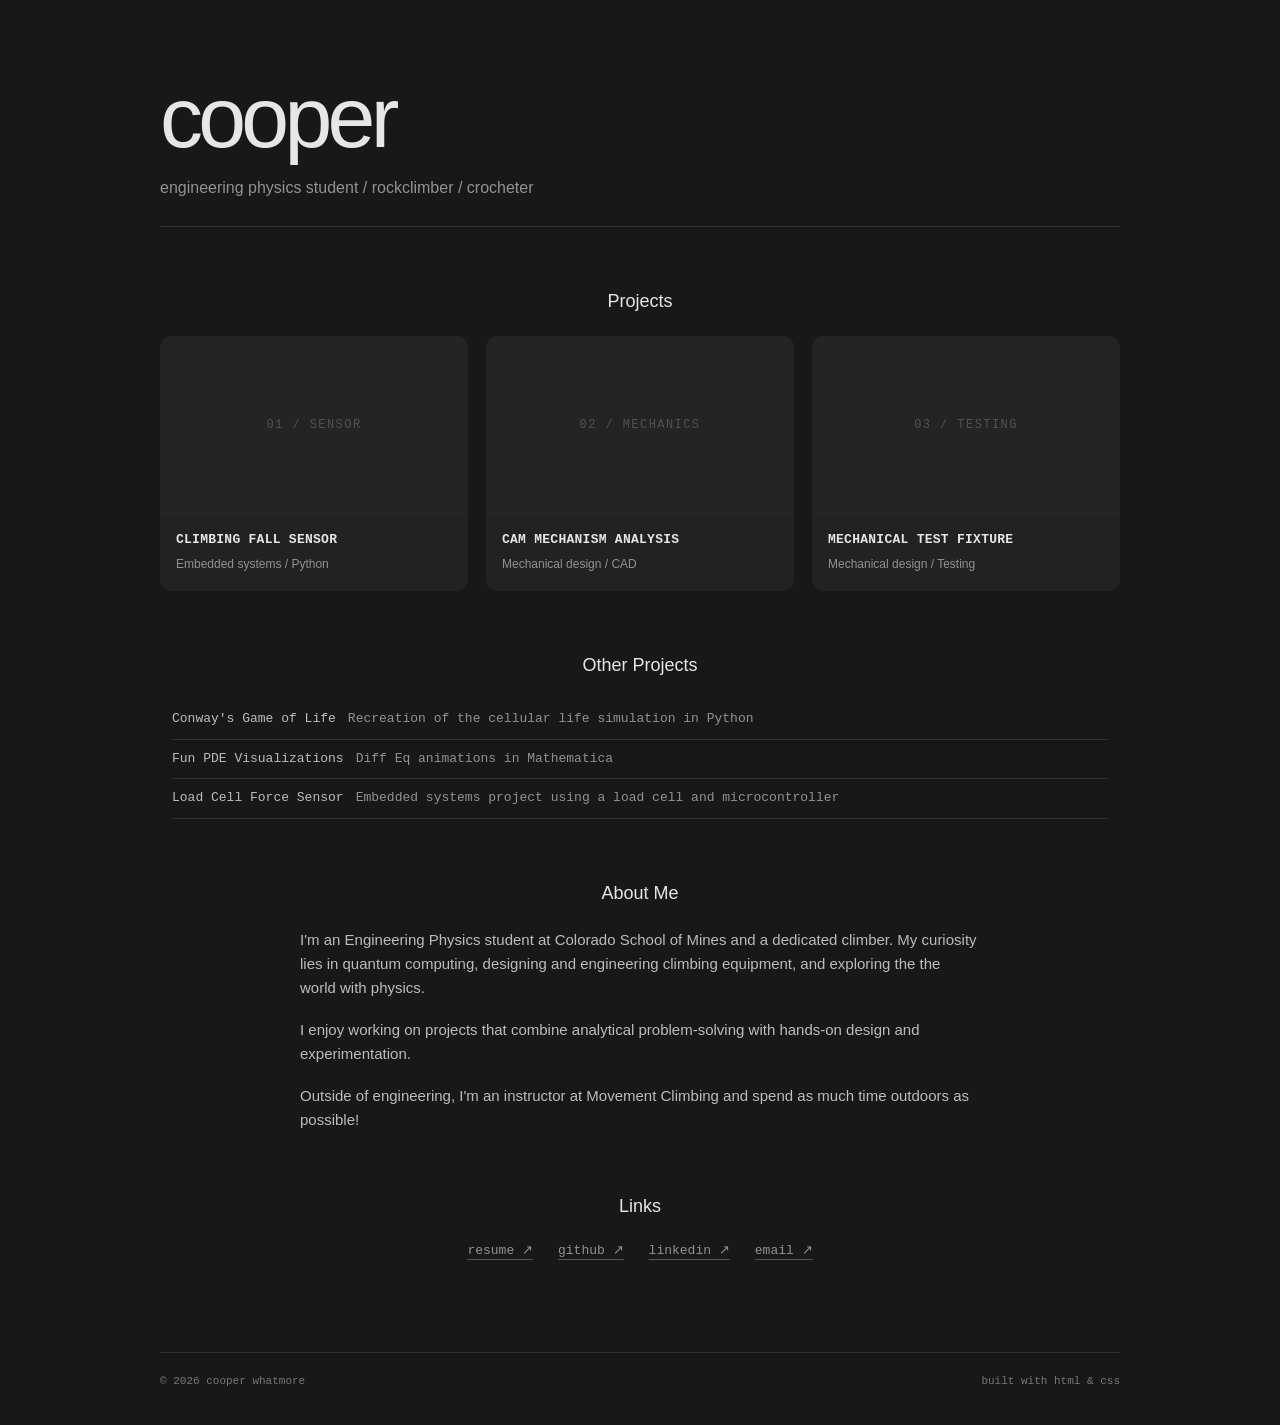
==== index.html @ d1f705e0 "design and content changes" ====
<!DOCTYPE html>
<html lang="en">

<head>
  <meta charset="UTF-8">
  <meta name="viewport" content="width=device-width, initial-scale=1.0">
  <meta name="description" content="Cooper Whatmore's engineering portfolio.">
  <title>cooper whatmore</title>
  <link rel="stylesheet" href="style.css">
</head>

<body>

  <main class="container">

    <!-- INTRODUCTION -->

    <header id="home">
      <h1>cooper 
      </h1>
      <p class="subtitle">
        engineering physics student / rockclimber / crocheter
      </p>
    </header>

    <hr>

    <!-- PROJECTS -->

    <section id="projects">
      <h2>Projects</h2>

      <div class="project-grid">

        <a class="project-card" href="projects/fall-sensor.html">
          <div class="project-image">
            <img
              src="assets/fall-sensor.jpg"
              alt="Climbing fall sensor project"
              onerror="this.style.display='none'"
            >
            <span class="project-placeholder">01 / SENSOR</span>
          </div>
          <div class="project-info">
            <h3>CLIMBING FALL SENSOR</h3>
            <p>Embedded systems / Python</p>
          </div>
        </a>

        <a class="project-card" href="projects/cam-analysis.html">
          <div class="project-image">
            <img
              src="assets/cam-analysis.jpg"
              alt="Climbing cam mechanism"
              onerror="this.style.display='none'"
            >
            <span class="project-placeholder">02 / MECHANICS</span>
          </div>
          <div class="project-info">
            <h3>CAM MECHANISM ANALYSIS</h3>
            <p>Mechanical design / CAD</p>
          </div>
        </a>

        <a class="project-card" href="projects/test-fixture.html">
          <div class="project-image">
            <img
              src="assets/test-fixture.jpg"
              alt="Mechanical testing fixture"
              onerror="this.style.display='none'"
            >
            <span class="project-placeholder">03 / TESTING</span>
          </div>
          <div class="project-info">
            <h3>MECHANICAL TEST FIXTURE</h3>
            <p>Mechanical design / Testing</p>
          </div>
        </a>

      </div>
    </section>

    <!-- SMALL PROJECTS -->

    <section id="other-projects">
      <h2>Other Projects</h2>

      <div class="project-links">

        <div class="project-link">
          <span class="project-name">Conway's Game of Life</span>
          <span class="project-description">
            Recreation of the cellular life simulation in Python
          </span>
        </div>

        <div class="project-link">
          <span class="project-name">Fun PDE Visualizations</span>
          <span class="project-description">
            Diff Eq animations in Mathematica
          </span>
        </div>

        <div class="project-link">
          <span class="project-name">Load Cell Force Sensor</span>
          <span class="project-description">
            Embedded systems project using a load cell and microcontroller
          </span>
        </div>

      </div>
    </section>

    <!-- ABOUT -->

    <section id="about">
      <h2>About Me</h2>

      <div class="about-text">
        <p>
          I'm an Engineering Physics student at Colorado School
          of Mines and a dedicated climber. My curiosity lies in quantum computing, 
          designing and engineering climbing equipment, and exploring the the world with 
          physics.

        </p>

        <p>
          I enjoy working on projects that combine analytical
          problem-solving with hands-on design and experimentation.       
        </p>

        <p>
          Outside of engineering, I'm an instructor at Movement Climbing and spend
          as much time outdoors as possible!
        </p>
      </div>
    </section>

    <!-- RESUME AND CONTACT -->

    <section id="contact">
      <h2>Links</h2>

      <div class="links">
        <a href="assets/CWresume26.pdf" target="_blank" rel="noopener">
          resume ↗
        </a>

        <a href="https://github.com/" target="_blank" rel="noopener">
          github ↗
        </a>

        <a
          href="https://www.linkedin.com/in/cjwhatmore-2675b8348/"
          target="_blank"
          rel="noopener"
        >
          linkedin ↗
        </a>

        <a href="mailto:cjwhatmore@mines.edu">
          email ↗
        </a>
      </div>
    </section>

    <footer>
      <span>© 2026 cooper whatmore</span>
      <span>built with html & css</span>
    </footer>

  </main>

</body>
</html>
---- style.css ----
/* ------------------------------
   GLOBAL
------------------------------ */

:root {
  --background: #181818;
  --card: #222222;
  --text: #e6e6e6;
  --muted: #929292;
  --border: #333333;
  --accent: #b7b7b7;
}

* {
  box-sizing: border-box;
}

html {
  scroll-behavior: smooth;
}

body {
  margin: 0;
  background: var(--background);
  color: var(--text);

  font-family: Arial, Helvetica, sans-serif;
  font-size: 15px;
  line-height: 1.6;
}

a {
  color: inherit;
  text-decoration: none;
}

a:hover {
  color: white;
}

.container {
  width: min(100% - 40px, 960px);
  margin: 0 auto;
}

/* ------------------------------
   HEADER
------------------------------ */

header {
  padding: 70px 0 26px;
}

h1 {
  font-size: clamp(48px, 8vw, 86px);
  font-weight: 400;
  letter-spacing: -0.055em;
  line-height: 1.1;

  margin: 0;
}

.subtitle {
  color: var(--muted);
  font-size: 16px;
  margin: 10px 0 0;
}

hr {
  border: none;
  border-top: 1px solid var(--border);
  margin: 0;
}

/* ------------------------------
   SECTIONS
------------------------------ */

section {
  margin-top: 60px;
}

h2 {
  font-size: 18px;
  font-weight: 400;
  text-align: center;
  margin: 0 0 20px;
}

/* ------------------------------
   PROJECT CARDS
------------------------------ */

.project-grid {
  display: grid;
  grid-template-columns: repeat(3, minmax(0, 1fr));
  gap: 18px;
}

.project-card {
  display: block;
  min-width: 0;
  border-radius: 12px;
  overflow: hidden;
  background: var(--card);

  transition: background 0.2s ease;
}

.project-card:hover {
  background: #303030;
}

.project-image {
  position: relative;
  height: 180px;
  background: #242424;
  overflow: hidden;

  display: flex;
  align-items: center;
  justify-content: center;
}

.project-image img {
  position: absolute;
  inset: 0;
  width: 100%;
  height: 100%;
  object-fit: cover;
  z-index: 1;
}

.project-placeholder {
  color: #525252;
  font-family: monospace;
  font-size: 12px;
  letter-spacing: 0.12em;
}

.project-info {
  padding: 14px 16px 17px;
}

.project-info h3 {
  font-family: monospace;
  font-size: 13px;
  font-weight: 600;
  letter-spacing: 0.02em;

  margin: 0 0 4px;
}

.project-info p {
  color: var(--muted);
  font-size: 12px;
  margin: 0;
}

/* ------------------------------
   OTHER PROJECTS
------------------------------ */

.project-links {
  margin: 0 12px;
}

.project-link {
  display: flex;
  align-items: baseline;
  gap: 12px;

  padding: 9px 0;
  border-bottom: 1px solid var(--border);

  font-family: monospace;
  font-size: 13px;
}

.project-name {
  color: #bcbcbc;
  white-space: nowrap;
}

.project-description {
  color: var(--muted);
}

/* ------------------------------
   ABOUT
------------------------------ */

.about-text {
  max-width: 680px;
  margin: 0 auto;
}

.about-text p {
  color: #bcbcbc;
  margin: 0 0 18px;
}

/* ------------------------------
   CONTACT
------------------------------ */

.links {
  display: flex;
  justify-content: center;
  flex-wrap: wrap;
  gap: 25px;

  font-family: monospace;
  font-size: 13px;
}

.links a {
  color: var(--muted);
  text-decoration: underline;
  text-decoration-color: #555;
  text-underline-offset: 5px;
}

.links a:hover {
  color: white;
}

/* ------------------------------
   FOOTER
------------------------------ */

footer {
  display: flex;
  justify-content: space-between;
  gap: 20px;

  border-top: 1px solid var(--border);
  margin-top: 90px;
  padding: 20px 0 35px;

  color: #777;
  font-family: monospace;
  font-size: 11px;
}

/* ------------------------------
   MOBILE
------------------------------ */

@media (max-width: 700px) {

  header {
    padding-top: 50px;
  }

  section {
    margin-top: 45px;
  }

  .project-grid {
    grid-template-columns: 1fr;
    gap: 16px;
  }

  .project-image {
    height: 210px;
  }

  .project-link {
    flex-direction: column;
    gap: 2px;
  }

  .project-name {
    white-space: normal;
  }

  footer {
    flex-direction: column;
    gap: 4px;
  }

}

@media (prefers-reduced-motion: reduce) {
  html {
    scroll-behavior: auto;
  }

  .project-card {
    transition: none;
  }
}
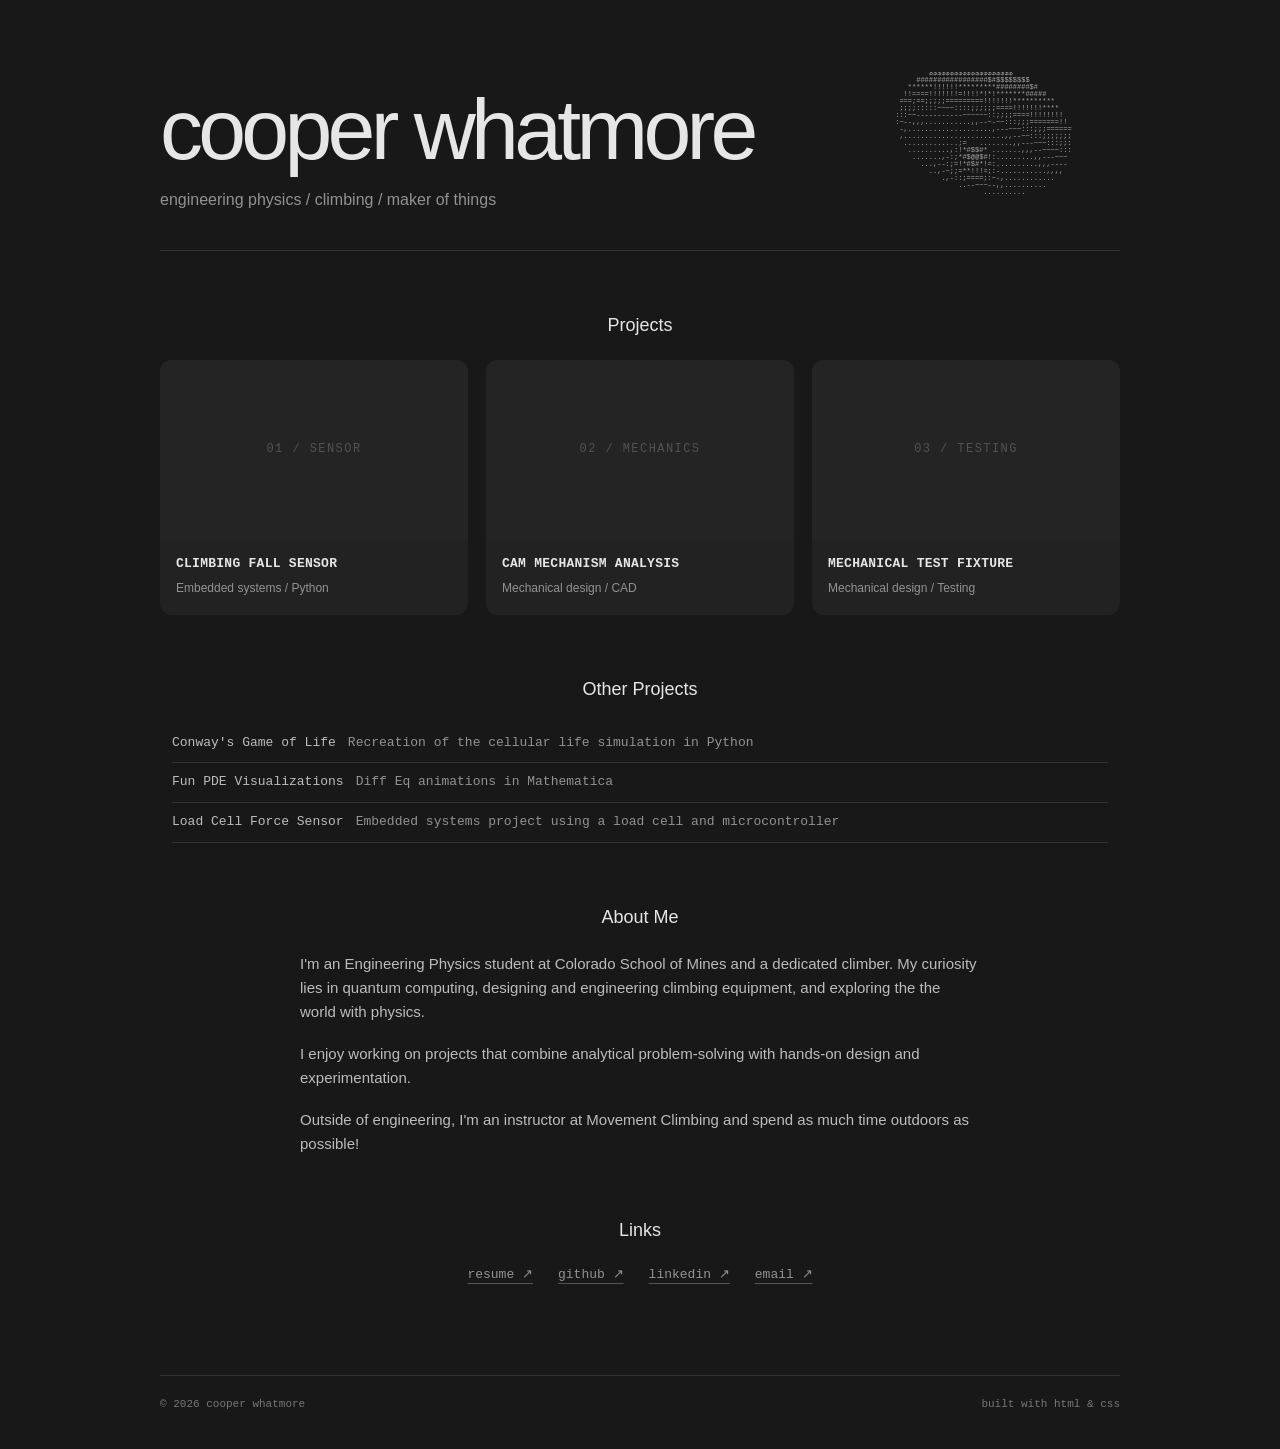
==== commit c57da6df: "Donut Decor" ====
--- a/index.html
+++ b/index.html
@@ -16,13 +16,23 @@
 
     <!-- INTRODUCTION -->
 
-    <header id="home">
-      <h1>cooper 
-      </h1>
-      <p class="subtitle">
-        engineering physics student / rockclimber / crocheter
-      </p>
+    
+    <header id="home" class="hero-header">
+
+      <div class="hero-text">
+        <h1>cooper whatmore</h1>
+
+        <p class="subtitle">
+          engineering physics / climbing / maker of things
+        </p>
+      </div>
+
+      <div class="donut-decoration" aria-hidden="true">
+        <pre id="donut"></pre>
+      </div>
+
     </header>
+
 
     <hr>
 
@@ -109,6 +119,7 @@
           </span>
         </div>
 
+
       </div>
     </section>
 
@@ -173,5 +184,7 @@
 
   </main>
 
+<script src="donut.js"></script>
+
 </body>
 </html>
--- a/style.css
+++ b/style.css
@@ -292,3 +292,66 @@
     transition: none;
   }
 }
+
+
+/* ------------------------------
+   ASCII DONUT DECORATION
+------------------------------ */
+
+.hero-header {
+  display: flex;
+  justify-content: space-between;
+  align-items: center;
+  gap: 20px;
+
+  min-height: 250px;
+}
+
+.hero-text {
+  flex: 1;
+  min-width: 0;
+}
+
+.donut-decoration {
+  flex-shrink: 0;
+  width: 290px;
+  height: 150px;
+
+  display: flex;
+  align-items: center;
+  justify-content: center;
+
+  overflow: hidden;
+  pointer-events: none;
+}
+
+#donut {
+  margin: 0;
+  color: #a9a9a9;
+
+  font-family: "Courier New", monospace;
+  font-size: 7px;
+  line-height: 7px;
+  letter-spacing: 0;
+
+  white-space: pre;
+  user-select: none;
+}
+
+/* Hide the decoration on small screens */
+
+@media (max-width: 750px) {
+  .hero-header {
+    min-height: auto;
+  }
+
+  .donut-decoration {
+    display: none;
+  }
+}
+
+@media (prefers-reduced-motion: reduce) {
+  .donut-decoration {
+    display: none;
+  }
+}
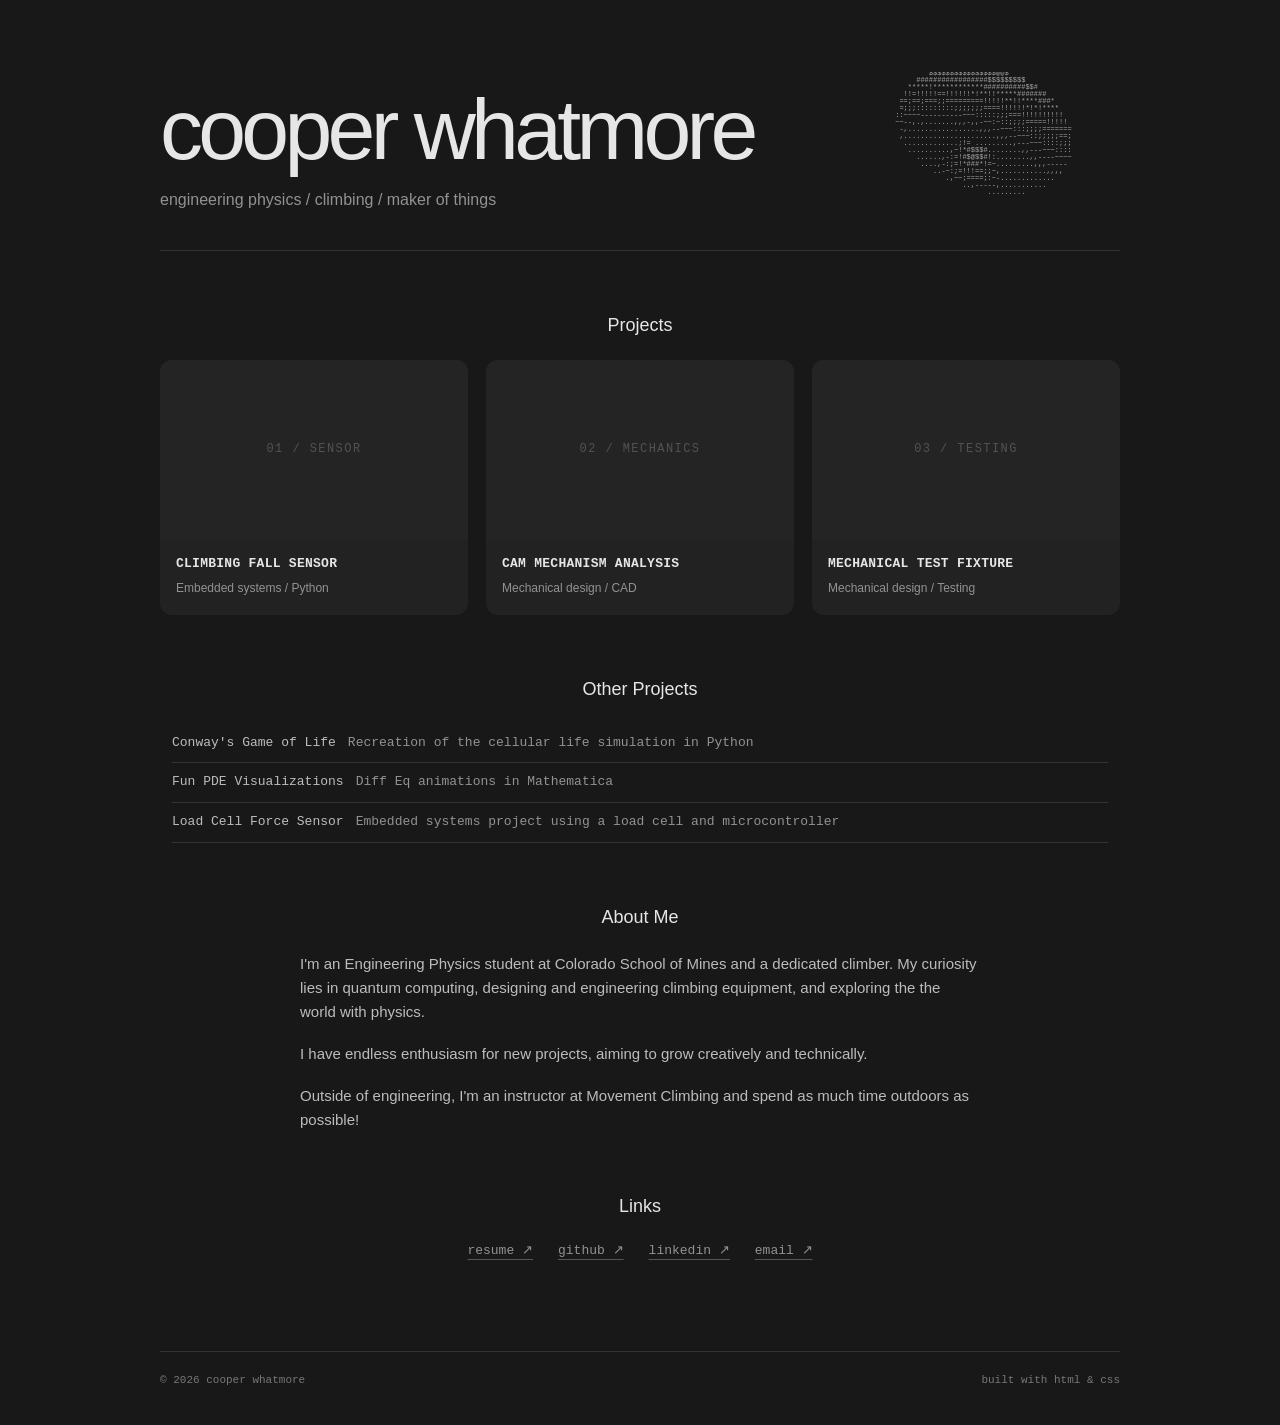
==== commit feb896c8: "txt bio" ====
--- a/index.html
+++ b/index.html
@@ -138,8 +138,7 @@
         </p>
 
         <p>
-          I enjoy working on projects that combine analytical
-          problem-solving with hands-on design and experimentation.       
+          I have endless enthusiasm for new projects, aiming to grow creatively and technically. 
         </p>
 
         <p>
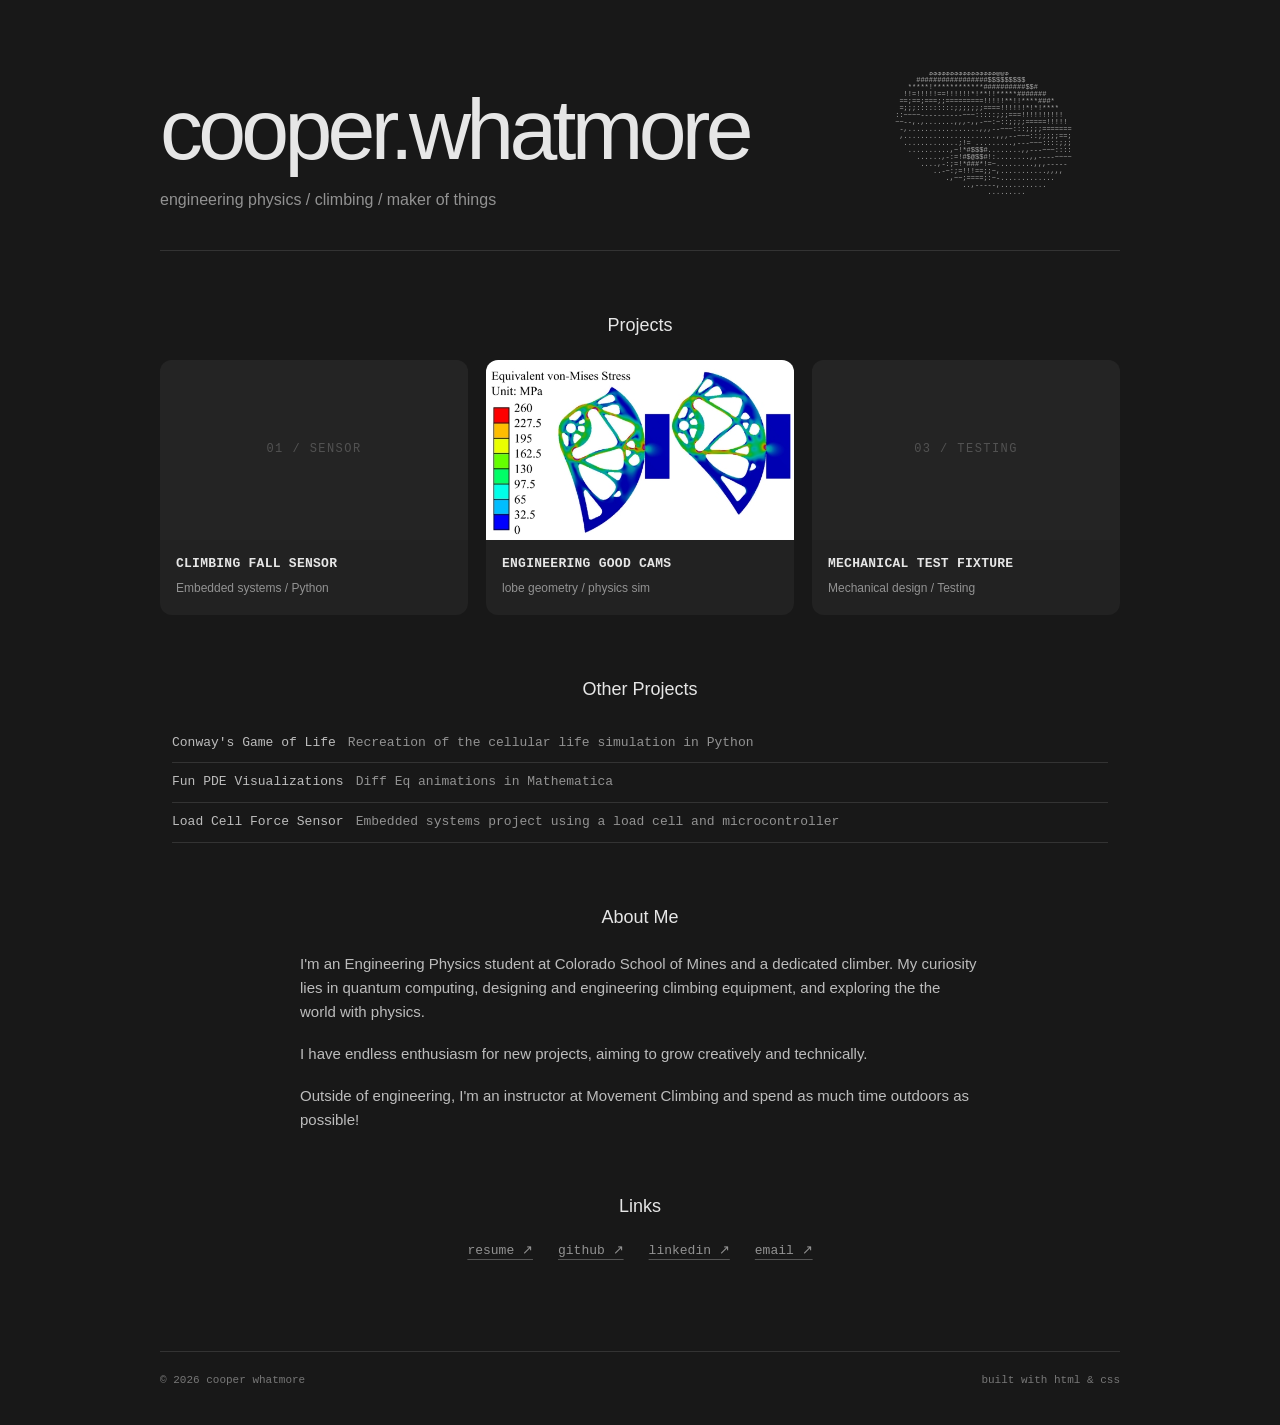
==== commit cb8c0163: "Pictures and Cam Stuff" ====
--- a/index.html
+++ b/index.html
@@ -20,7 +20,7 @@
     <header id="home" class="hero-header">
 
       <div class="hero-text">
-        <h1>cooper whatmore</h1>
+        <h1>cooper.whatmore</h1>
 
         <p class="subtitle">
           engineering physics / climbing / maker of things
@@ -61,15 +61,15 @@
         <a class="project-card" href="projects/cam-analysis.html">
           <div class="project-image">
             <img
-              src="assets/cam-analysis.jpg"
+              src="assets/camFEA.jpeg"
               alt="Climbing cam mechanism"
               onerror="this.style.display='none'"
             >
             <span class="project-placeholder">02 / MECHANICS</span>
           </div>
           <div class="project-info">
-            <h3>CAM MECHANISM ANALYSIS</h3>
-            <p>Mechanical design / CAD</p>
+            <h3>ENGINEERING GOOD CAMS</h3>
+            <p>lobe geometry / physics sim</p>
           </div>
         </a>
 
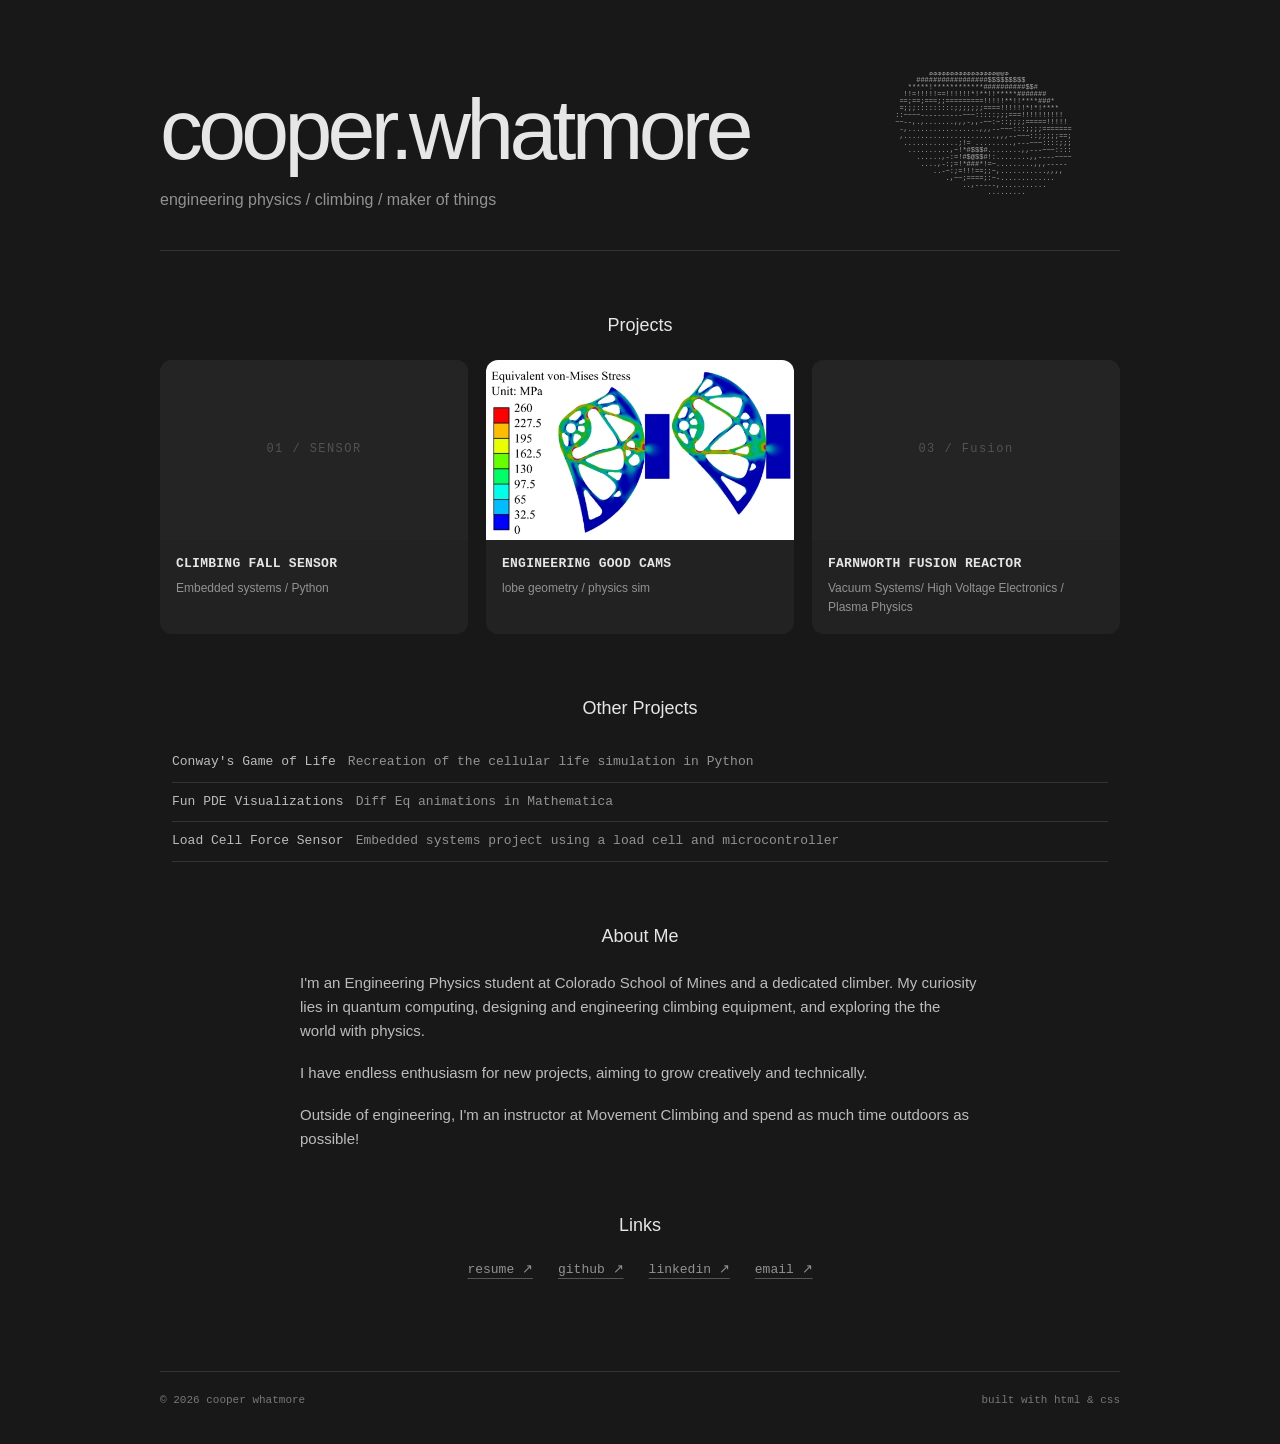
==== commit e4a03b16: "Cam Sim and pics" ====
--- a/index.html
+++ b/index.html
@@ -38,12 +38,12 @@
 
     <!-- PROJECTS -->
 
-    <section id="projects">
+    <section id="Projects">
       <h2>Projects</h2>
 
       <div class="project-grid">
 
-        <a class="project-card" href="projects/fall-sensor.html">
+        <a class="project-card" href="Projects/fall-sensor.html">
           <div class="project-image">
             <img
               src="assets/fall-sensor.jpg"
@@ -58,7 +58,7 @@
           </div>
         </a>
 
-        <a class="project-card" href="projects/cam-analysis.html">
+        <a class="project-card" href="Projects/cam-analysis.html">
           <div class="project-image">
             <img
               src="assets/camFEA.jpeg"
@@ -73,18 +73,18 @@
           </div>
         </a>
 
-        <a class="project-card" href="projects/test-fixture.html">
+        <a class="project-card" href="Projects/fusion-reactor.html">
           <div class="project-image">
             <img
-              src="assets/test-fixture.jpg"
-              alt="Mechanical testing fixture"
+              src="assets/fusionproject.jpeg"
+              alt="Farnsworth Fusion Reactor"
               onerror="this.style.display='none'"
             >
-            <span class="project-placeholder">03 / TESTING</span>
+            <span class="project-placeholder">03 / Fusion</span>
           </div>
           <div class="project-info">
-            <h3>MECHANICAL TEST FIXTURE</h3>
-            <p>Mechanical design / Testing</p>
+            <h3>FARNWORTH FUSION REACTOR</h3>
+            <p>Vacuum Systems/ High Voltage Electronics / Plasma Physics</p>
           </div>
         </a>
 
--- a/style.css
+++ b/style.css
@@ -355,3 +355,17 @@
     display: none;
   }
 }
+
+.simulation-link {
+  display: inline-block;
+  margin-top: 15px;
+  color: #bcbcbc;
+  font-family: monospace;
+  font-size: 13px;
+  text-decoration: underline;
+  text-underline-offset: 5px;
+}
+
+.simulation-link:hover {
+  color: white;
+}
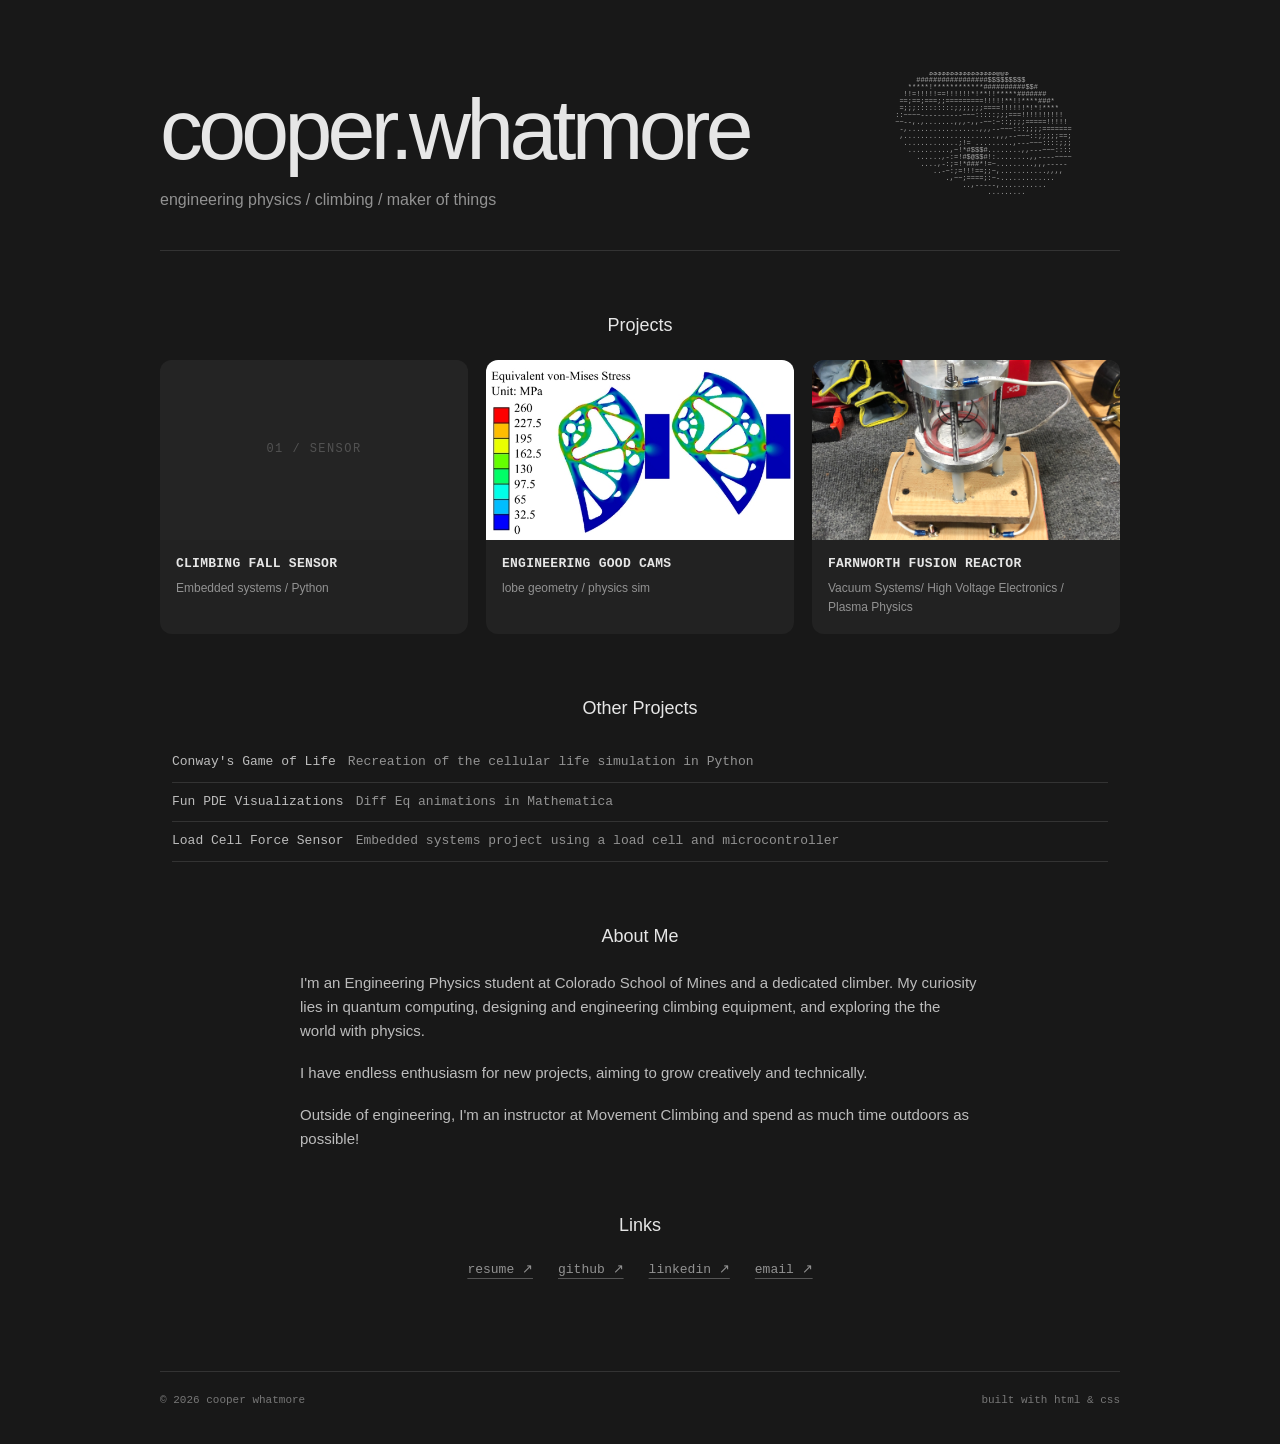
==== commit be27260e: "pic update" ====
--- a/index.html
+++ b/index.html
@@ -76,11 +76,10 @@
         <a class="project-card" href="Projects/fusion-reactor.html">
           <div class="project-image">
             <img
-              src="assets/fusionproject.jpeg"
+              src="assets/fusionproj.jpg"
               alt="Farnsworth Fusion Reactor"
               onerror="this.style.display='none'"
             >
-            <span class="project-placeholder">03 / Fusion</span>
           </div>
           <div class="project-info">
             <h3>FARNWORTH FUSION REACTOR</h3>
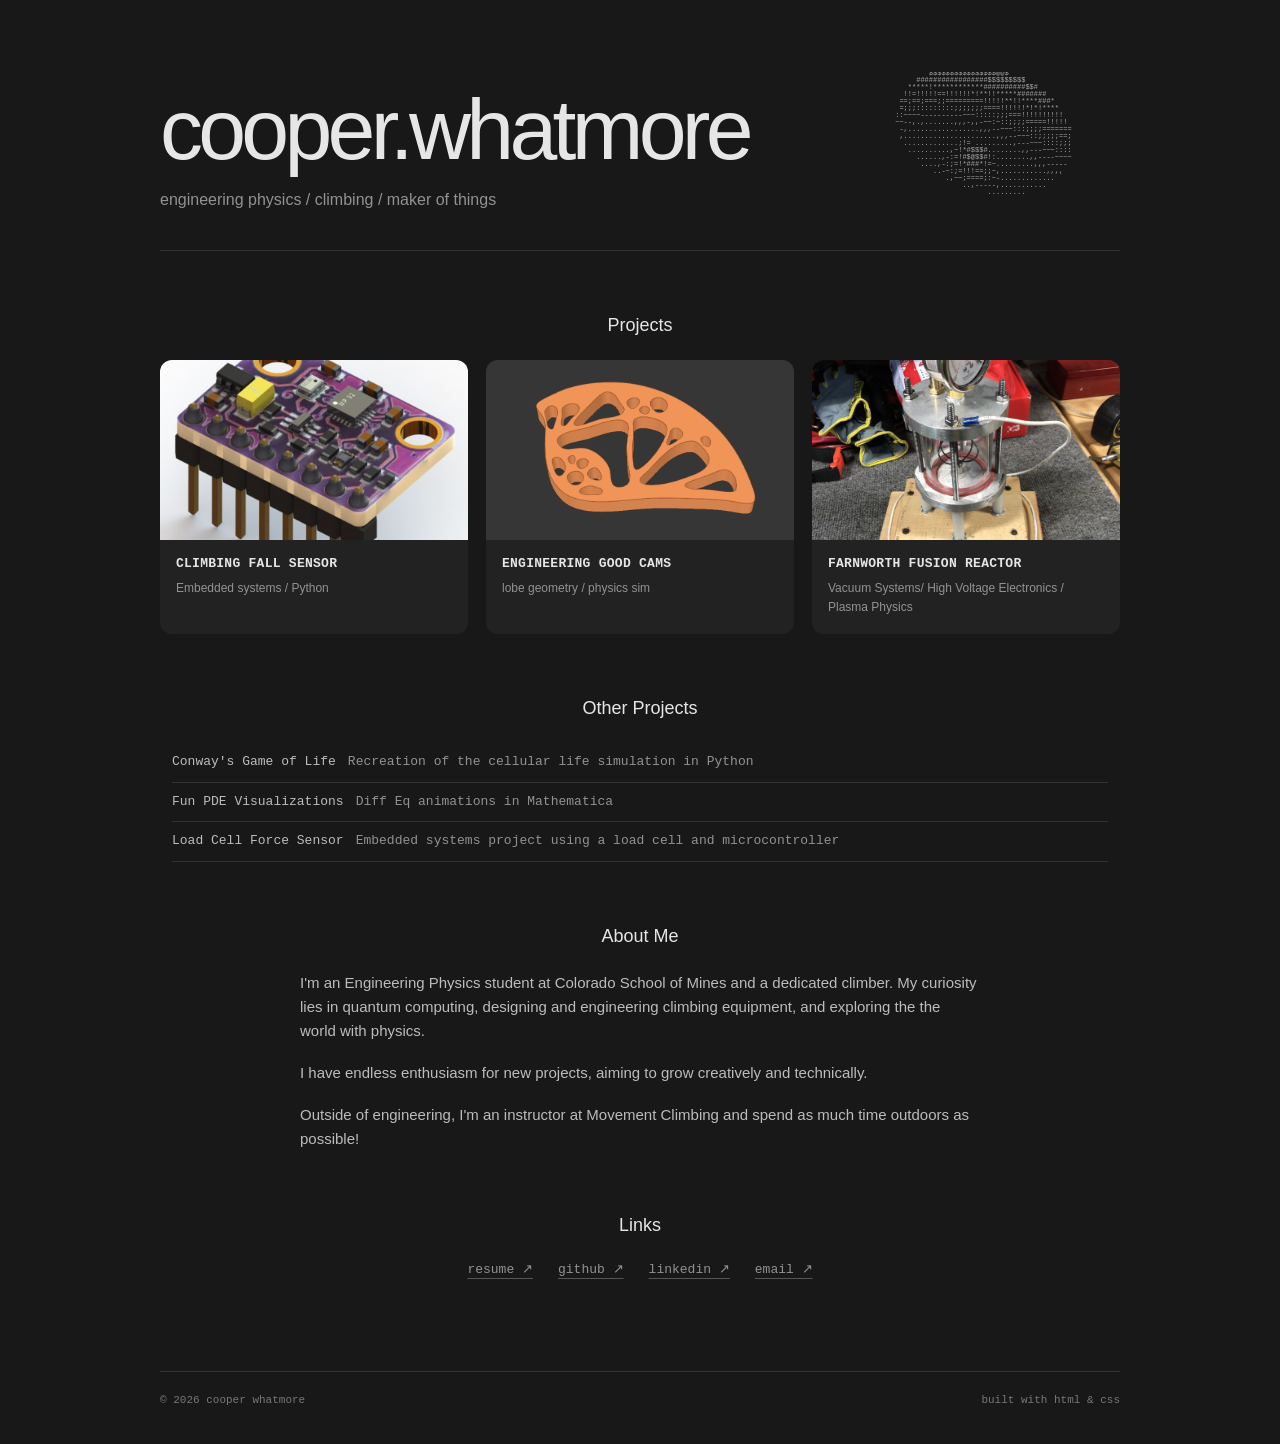
==== commit 5490ca4b: "proj pics" ====
--- a/index.html
+++ b/index.html
@@ -46,7 +46,7 @@
         <a class="project-card" href="Projects/fall-sensor.html">
           <div class="project-image">
             <img
-              src="assets/fall-sensor.jpg"
+              src="assets/fallsensor.jpeg"
               alt="Climbing fall sensor project"
               onerror="this.style.display='none'"
             >
@@ -61,7 +61,7 @@
         <a class="project-card" href="Projects/cam-analysis.html">
           <div class="project-image">
             <img
-              src="assets/camFEA.jpeg"
+              src="assets/camdesign.jpeg"
               alt="Climbing cam mechanism"
               onerror="this.style.display='none'"
             >
